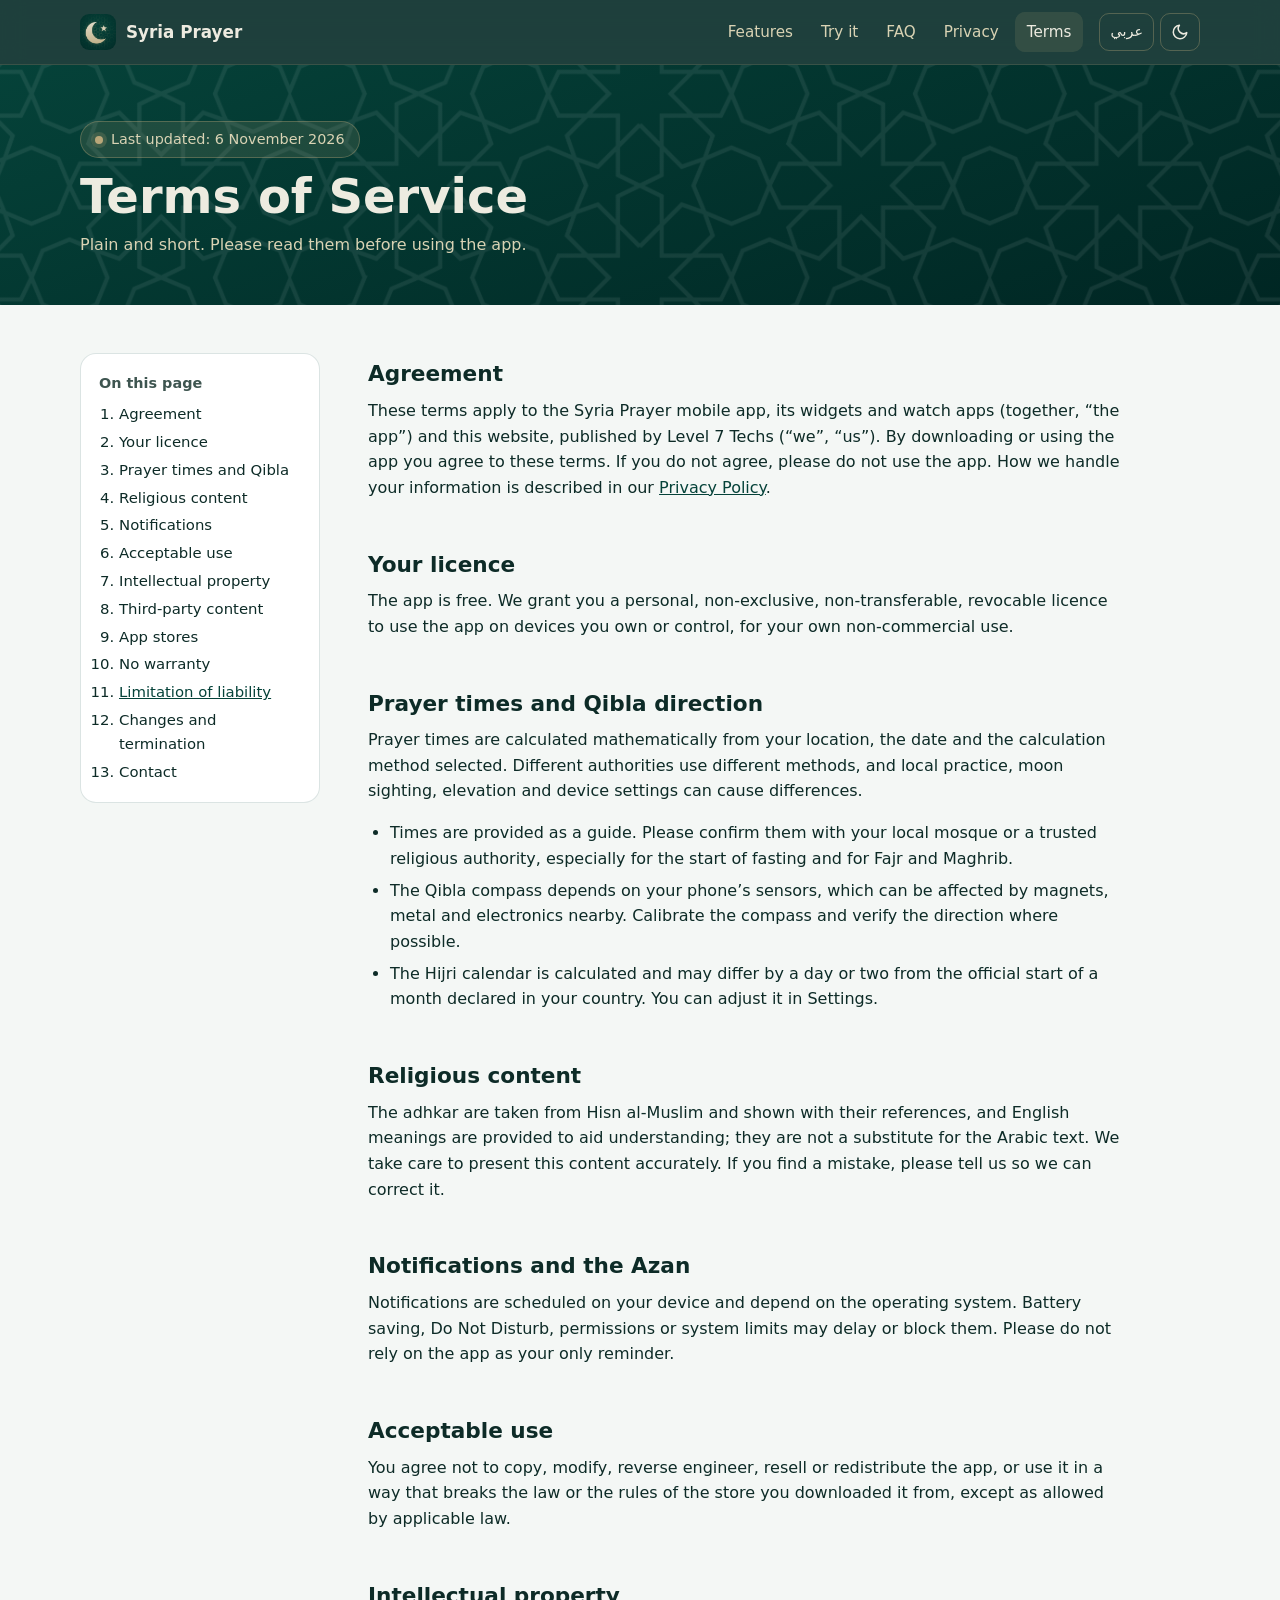
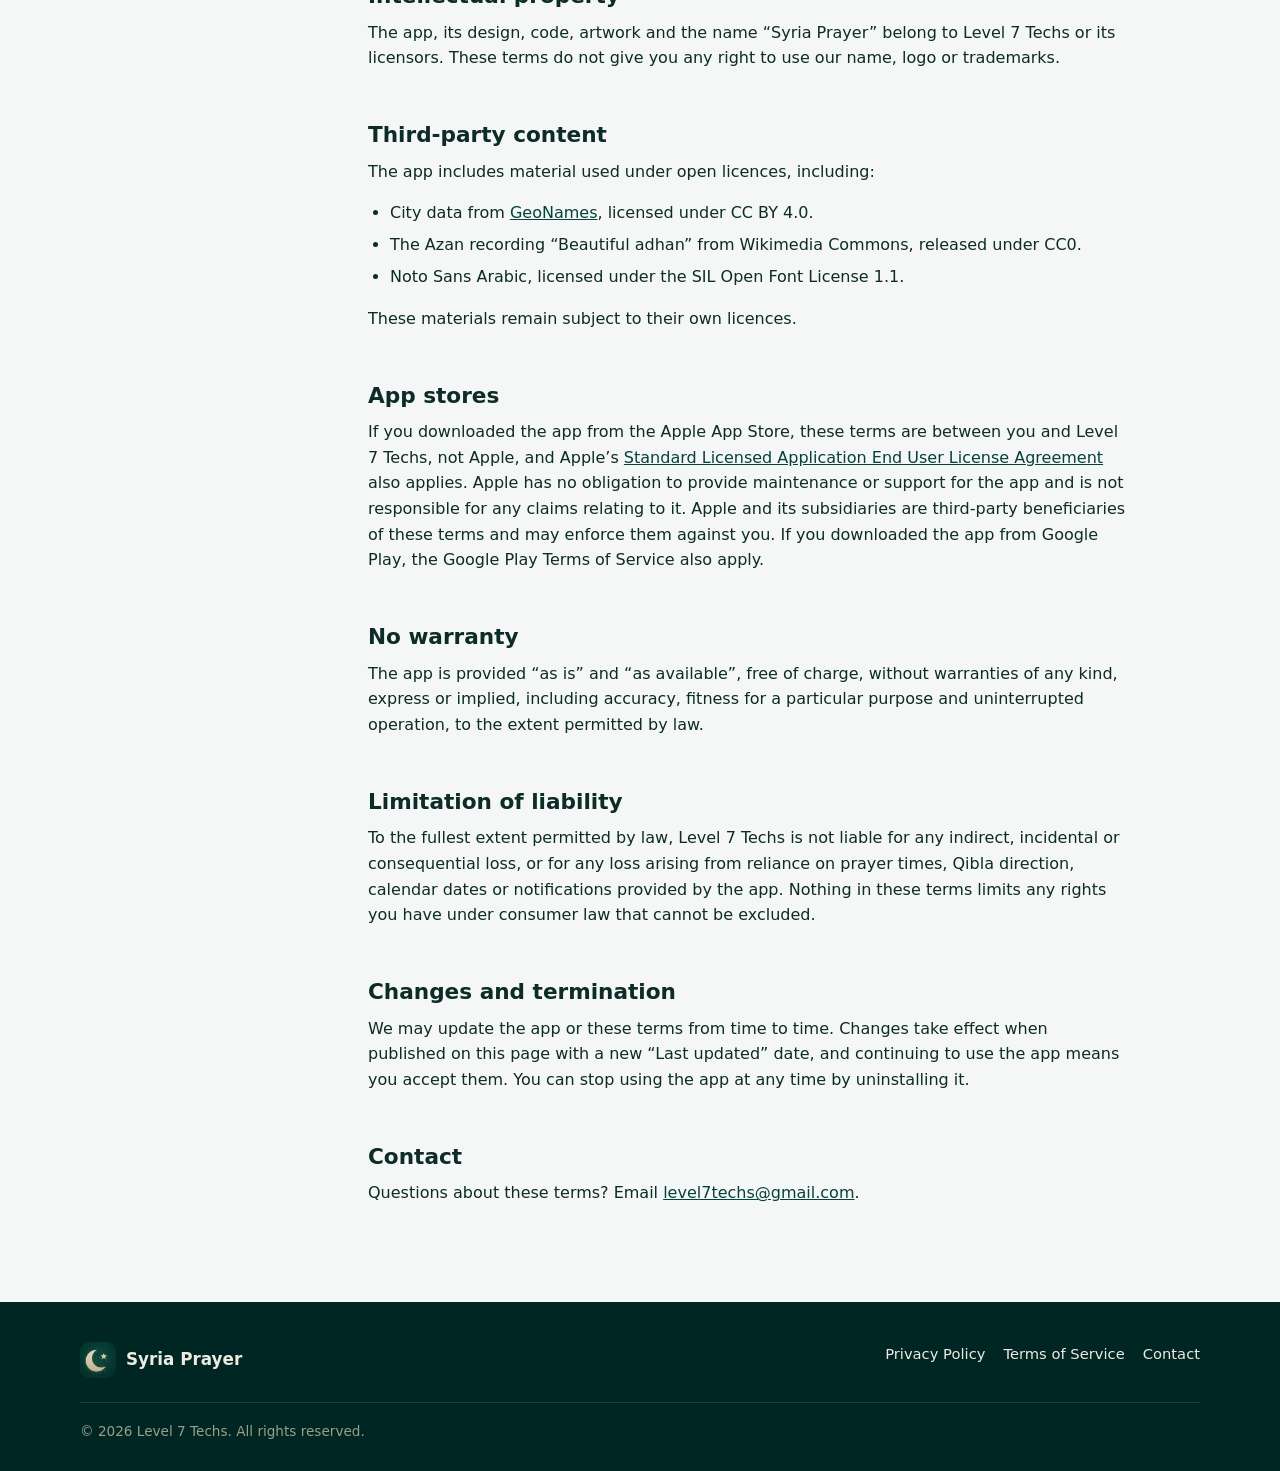
==== terms.html @ b0ceba80 "Add bilingual website with privacy policy and terms of service Landing page (Qibla finder, Tasbih de" ====
<!doctype html>
<html lang="en" dir="ltr" class="no-js">
<head>
  <meta charset="utf-8">
  <meta name="viewport" content="width=device-width, initial-scale=1">
  <title>Terms of Service · Syria Prayer</title>
  <meta name="title-en" content="Terms of Service · Syria Prayer">
  <meta name="title-ar" content="شروط الاستخدام · صلاة سوريا">
  <meta name="description" content="The terms for using the Syria Prayer app and website.">
  <meta name="theme-color" content="#002623">
  <link rel="icon" type="image/png" href="assets/favicon.png">
  <link rel="apple-touch-icon" href="assets/apple-touch-icon.png">
  <link rel="stylesheet" href="css/style.css">
  <script>
    (function(){try{var q=new URLSearchParams(location.search).get("lang"),s=localStorage.getItem("lang"),l=q==="ar"||q==="en"?q:s==="ar"||s==="en"?s:((navigator.language||"").toLowerCase().indexOf("ar")===0?"ar":"en");document.documentElement.lang=l;document.documentElement.dir=l==="ar"?"rtl":"ltr";var t=localStorage.getItem("theme");if(t==="light"||t==="dark")document.documentElement.dataset.theme=t;}catch(e){}})();
  </script>
</head>
<body>
<a class="skip" href="#main"><span data-l="en">Skip to content</span><span data-l="ar">انتقل إلى المحتوى</span></a>

<header class="site-header">
  <div class="wrap">
    <a class="brand" href="./">
      <img src="assets/icon.png" alt="" width="36" height="36">
      <span data-l="en">Syria Prayer</span><span data-l="ar">صلاة سوريا</span>
    </a>
    <nav class="nav" aria-label="Main">
      <a href="./#features"><span data-l="en">Features</span><span data-l="ar">المزايا</span></a>
      <a href="./#try"><span data-l="en">Try it</span><span data-l="ar">جرّبه</span></a>
      <a href="./#faq"><span data-l="en">FAQ</span><span data-l="ar">أسئلة</span></a>
      <a href="privacy.html"><span data-l="en">Privacy</span><span data-l="ar">الخصوصية</span></a>
      <a href="terms.html" aria-current="page"><span data-l="en">Terms</span><span data-l="ar">الشروط</span></a>
    </nav>
    <div class="tools">
      <button class="icon-btn" data-action="lang" type="button" aria-label="Switch language / تغيير اللغة">
        <span data-l="en" lang="ar">عربي</span><span data-l="ar" lang="en">EN</span>
      </button>
      <button class="icon-btn" data-action="theme" type="button" aria-label="Toggle dark mode">
        <svg viewBox="0 0 24 24" fill="none" stroke="currentColor" stroke-width="2" stroke-linecap="round" stroke-linejoin="round"><path d="M21 12.8A9 9 0 1 1 11.2 3a7 7 0 0 0 9.8 9.8z"/></svg>
      </button>
      <button class="icon-btn menu-btn" type="button" aria-label="Menu" aria-expanded="false">
        <svg viewBox="0 0 24 24" fill="none" stroke="currentColor" stroke-width="2" stroke-linecap="round"><path d="M4 7h16M4 12h16M4 17h16"/></svg>
      </button>
    </div>
  </div>
</header>

<main id="main">
  <div class="page-hero">
    <div class="wrap">
      <span class="chip"><span class="dot"></span><span data-l="en">Last updated: 6 November 2026</span><span data-l="ar">آخر تحديث: ٦ تشرين الثاني ٢٠٢٦</span></span>
      <h1><span data-l="en">Terms of Service</span><span data-l="ar">شروط الاستخدام</span></h1>
      <p><span data-l="en">Plain and short. Please read them before using the app.</span><span data-l="ar">واضحة ومختصرة. يُرجى قراءتها قبل استخدام التطبيق.</span></p>
    </div>
  </div>

  <!-- ===================== English ===================== -->
  <div class="wrap legal" data-l="en">
    <aside class="toc">
      <strong>On this page</strong>
      <ol>
        <li><a href="#en-agreement">Agreement</a></li>
        <li><a href="#en-licence">Your licence</a></li>
        <li><a href="#en-times">Prayer times and Qibla</a></li>
        <li><a href="#en-content">Religious content</a></li>
        <li><a href="#en-notifications">Notifications</a></li>
        <li><a href="#en-use">Acceptable use</a></li>
        <li><a href="#en-ip">Intellectual property</a></li>
        <li><a href="#en-third">Third-party content</a></li>
        <li><a href="#en-stores">App stores</a></li>
        <li><a href="#en-warranty">No warranty</a></li>
        <li><a href="#en-liability">Limitation of liability</a></li>
        <li><a href="#en-changes">Changes and termination</a></li>
        <li><a href="#en-contact">Contact</a></li>
      </ol>
    </aside>
    <article class="prose">
      <h2 id="en-agreement">Agreement</h2>
      <p>These terms apply to the Syria Prayer mobile app, its widgets and watch apps (together, “the app”) and this website, published by Level 7 Techs (“we”, “us”). By downloading or using the app you agree to these terms. If you do not agree, please do not use the app. How we handle your information is described in our <a href="privacy.html">Privacy Policy</a>.</p>

      <h2 id="en-licence">Your licence</h2>
      <p>The app is free. We grant you a personal, non-exclusive, non-transferable, revocable licence to use the app on devices you own or control, for your own non-commercial use.</p>

      <h2 id="en-times">Prayer times and Qibla direction</h2>
      <p>Prayer times are calculated mathematically from your location, the date and the calculation method selected. Different authorities use different methods, and local practice, moon sighting, elevation and device settings can cause differences.</p>
      <ul>
        <li>Times are provided as a guide. Please confirm them with your local mosque or a trusted religious authority, especially for the start of fasting and for Fajr and Maghrib.</li>
        <li>The Qibla compass depends on your phone’s sensors, which can be affected by magnets, metal and electronics nearby. Calibrate the compass and verify the direction where possible.</li>
        <li>The Hijri calendar is calculated and may differ by a day or two from the official start of a month declared in your country. You can adjust it in Settings.</li>
      </ul>

      <h2 id="en-content">Religious content</h2>
      <p>The adhkar are taken from Hisn al-Muslim and shown with their references, and English meanings are provided to aid understanding; they are not a substitute for the Arabic text. We take care to present this content accurately. If you find a mistake, please tell us so we can correct it.</p>

      <h2 id="en-notifications">Notifications and the Azan</h2>
      <p>Notifications are scheduled on your device and depend on the operating system. Battery saving, Do Not Disturb, permissions or system limits may delay or block them. Please do not rely on the app as your only reminder.</p>

      <h2 id="en-use">Acceptable use</h2>
      <p>You agree not to copy, modify, reverse engineer, resell or redistribute the app, or use it in a way that breaks the law or the rules of the store you downloaded it from, except as allowed by applicable law.</p>

      <h2 id="en-ip">Intellectual property</h2>
      <p>The app, its design, code, artwork and the name “Syria Prayer” belong to Level 7 Techs or its licensors. These terms do not give you any right to use our name, logo or trademarks.</p>

      <h2 id="en-third">Third-party content</h2>
      <p>The app includes material used under open licences, including:</p>
      <ul>
        <li>City data from <a href="https://www.geonames.org/" rel="noopener">GeoNames</a>, licensed under CC BY 4.0.</li>
        <li>The Azan recording “Beautiful adhan” from Wikimedia Commons, released under CC0.</li>
        <li>Noto Sans Arabic, licensed under the SIL Open Font License 1.1.</li>
      </ul>
      <p>These materials remain subject to their own licences.</p>

      <h2 id="en-stores">App stores</h2>
      <p>If you downloaded the app from the Apple App Store, these terms are between you and Level 7 Techs, not Apple, and Apple’s <a href="https://www.apple.com/legal/internet-services/itunes/dev/stdeula/" rel="noopener">Standard Licensed Application End User License Agreement</a> also applies. Apple has no obligation to provide maintenance or support for the app and is not responsible for any claims relating to it. Apple and its subsidiaries are third-party beneficiaries of these terms and may enforce them against you. If you downloaded the app from Google Play, the Google Play Terms of Service also apply.</p>

      <h2 id="en-warranty">No warranty</h2>
      <p>The app is provided “as is” and “as available”, free of charge, without warranties of any kind, express or implied, including accuracy, fitness for a particular purpose and uninterrupted operation, to the extent permitted by law.</p>

      <h2 id="en-liability">Limitation of liability</h2>
      <p>To the fullest extent permitted by law, Level 7 Techs is not liable for any indirect, incidental or consequential loss, or for any loss arising from reliance on prayer times, Qibla direction, calendar dates or notifications provided by the app. Nothing in these terms limits any rights you have under consumer law that cannot be excluded.</p>

      <h2 id="en-changes">Changes and termination</h2>
      <p>We may update the app or these terms from time to time. Changes take effect when published on this page with a new “Last updated” date, and continuing to use the app means you accept them. You can stop using the app at any time by uninstalling it.</p>

      <h2 id="en-contact">Contact</h2>
      <p>Questions about these terms? Email <a href="mailto:level7techs@gmail.com">level7techs@gmail.com</a>.</p>
    </article>
  </div>

  <!-- ===================== Arabic ===================== -->
  <div class="wrap legal" data-l="ar">
    <aside class="toc">
      <strong>في هذه الصفحة</strong>
      <ol>
        <li><a href="#ar-agreement">الموافقة</a></li>
        <li><a href="#ar-licence">ترخيص الاستخدام</a></li>
        <li><a href="#ar-times">المواقيت والقبلة</a></li>
        <li><a href="#ar-content">المحتوى الديني</a></li>
        <li><a href="#ar-notifications">التنبيهات</a></li>
        <li><a href="#ar-use">الاستخدام المقبول</a></li>
        <li><a href="#ar-ip">الملكية الفكرية</a></li>
        <li><a href="#ar-third">محتوى الأطراف الأخرى</a></li>
        <li><a href="#ar-stores">متاجر التطبيقات</a></li>
        <li><a href="#ar-warranty">إخلاء الضمان</a></li>
        <li><a href="#ar-liability">حدود المسؤولية</a></li>
        <li><a href="#ar-changes">التعديلات والإنهاء</a></li>
        <li><a href="#ar-contact">التواصل</a></li>
      </ol>
    </aside>
    <article class="prose">
      <h2 id="ar-agreement">الموافقة</h2>
      <p>تسري هذه الشروط على تطبيق «صلاة سوريا» للهاتف وأدواته وتطبيقات الساعة (ويُشار إليها معًا بـ«التطبيق») وعلى هذا الموقع، وتنشرها شركة Level 7 Techs («نحن»). بتنزيل التطبيق أو استخدامه فإنك توافق على هذه الشروط، وإن لم توافق عليها فيُرجى عدم استخدامه. أما طريقة تعاملنا مع معلوماتك فموضّحة في <a href="privacy.html">سياسة الخصوصية</a>.</p>

      <h2 id="ar-licence">ترخيص الاستخدام</h2>
      <p>التطبيق مجاني. نمنحك ترخيصًا شخصيًا غير حصري وغير قابل للتحويل وقابلًا للإلغاء لاستخدام التطبيق على الأجهزة التي تملكها أو تتحكم بها، لاستخدامك الشخصي غير التجاري.</p>

      <h2 id="ar-times">مواقيت الصلاة واتجاه القبلة</h2>
      <p>تُحسب مواقيت الصلاة حسابيًا بناءً على موقعك والتاريخ وطريقة الحساب المختارة. وتختلف الجهات في طرق الحساب، وقد تؤدي الأعراف المحلية ورؤية الهلال والارتفاع وإعدادات الجهاز إلى فروق.</p>
      <ul>
        <li>المواقيت للاسترشاد. يُرجى التأكد منها لدى مسجدك المحلي أو جهة دينية موثوقة، ولا سيما عند الإمساك ولصلاتي الفجر والمغرب.</li>
        <li>تعتمد بوصلة القبلة على مستشعرات هاتفك التي قد تتأثر بالمغناطيس والمعادن والأجهزة الإلكترونية القريبة. عايِر البوصلة وتحقق من الاتجاه متى أمكن.</li>
        <li>التقويم الهجري محسوب، وقد يختلف بيوم أو يومين عن بداية الشهر المعلنة رسميًا في بلدك، ويمكنك تعديله من الإعدادات.</li>
      </ul>

      <h2 id="ar-content">المحتوى الديني</h2>
      <p>الأذكار مأخوذة من حصن المسلم ومعروضة مع مصادرها، والمعاني الإنجليزية مقدّمة لتيسير الفهم ولا تغني عن النص العربي. نحرص على عرض هذا المحتوى بدقة، وإن وجدت خطأً فنرجو إبلاغنا لتصحيحه.</p>

      <h2 id="ar-notifications">التنبيهات والأذان</h2>
      <p>تُجدول التنبيهات على جهازك وتعتمد على نظام التشغيل، وقد يؤخرها أو يمنعها توفير البطارية أو وضع عدم الإزعاج أو الأذونات أو قيود النظام. يُرجى ألا تعتمد على التطبيق وحده للتذكير.</p>

      <h2 id="ar-use">الاستخدام المقبول</h2>
      <p>توافق على عدم نسخ التطبيق أو تعديله أو الهندسة العكسية له أو إعادة بيعه أو توزيعه، أو استخدامه بما يخالف القانون أو قواعد المتجر الذي نزّلته منه، إلا بالقدر الذي يسمح به القانون.</p>

      <h2 id="ar-ip">الملكية الفكرية</h2>
      <p>التطبيق وتصميمه وشيفرته ورسومه واسم «صلاة سوريا» مملوكة لشركة Level 7 Techs أو للجهات المرخِّصة لها. ولا تمنحك هذه الشروط أي حق في استخدام اسمنا أو شعارنا أو علاماتنا التجارية.</p>

      <h2 id="ar-third">محتوى الأطراف الأخرى</h2>
      <p>يتضمن التطبيق موادّ مستخدمة بموجب تراخيص مفتوحة، منها:</p>
      <ul>
        <li>بيانات المدن من <a href="https://www.geonames.org/" rel="noopener">GeoNames</a> بموجب رخصة CC BY 4.0.</li>
        <li>تسجيل الأذان «Beautiful adhan» من ويكيميديا كومنز، المنشور بموجب CC0.</li>
        <li>خط Noto Sans Arabic بموجب رخصة SIL Open Font License 1.1.</li>
      </ul>
      <p>وتبقى هذه المواد خاضعة لتراخيصها الخاصة.</p>

      <h2 id="ar-stores">متاجر التطبيقات</h2>
      <p>إذا نزّلت التطبيق من متجر آبل، فإن هذه الشروط بينك وبين Level 7 Techs وليست مع آبل، وتسري كذلك <a href="https://www.apple.com/legal/internet-services/itunes/dev/stdeula/" rel="noopener">اتفاقية ترخيص المستخدم النهائي القياسية</a> من آبل. وآبل غير ملزمة بتقديم أي صيانة أو دعم للتطبيق، وليست مسؤولة عن أي مطالبات تتعلق به. وتُعد آبل وشركاتها التابعة مستفيدين من هذه الشروط ويحق لها تطبيقها. وإذا نزّلته من Google Play، فتسري أيضًا شروط خدمة Google Play.</p>

      <h2 id="ar-warranty">إخلاء الضمان</h2>
      <p>يُقدَّم التطبيق مجانًا «كما هو» و«حسب توفره»، دون أي ضمانات صريحة أو ضمنية، بما في ذلك الدقة أو الملاءمة لغرض معيّن أو العمل دون انقطاع، وذلك في الحدود التي يسمح بها القانون.</p>

      <h2 id="ar-liability">حدود المسؤولية</h2>
      <p>إلى أقصى حد يسمح به القانون، لا تتحمل Level 7 Techs المسؤولية عن أي خسارة غير مباشرة أو عرضية أو تبعية، أو عن أي خسارة ناتجة عن الاعتماد على مواقيت الصلاة أو اتجاه القبلة أو تواريخ التقويم أو التنبيهات التي يقدمها التطبيق. ولا يحدّ أي شيء في هذه الشروط من حقوقك التي يكفلها قانون حماية المستهلك ولا يجوز استثناؤها.</p>

      <h2 id="ar-changes">التعديلات والإنهاء</h2>
      <p>قد نحدّث التطبيق أو هذه الشروط من وقت لآخر. وتسري التعديلات عند نشرها في هذه الصفحة مع تاريخ «آخر تحديث» جديد، واستمرارك في استخدام التطبيق يعني قبولك لها. ويمكنك التوقف عن استخدام التطبيق في أي وقت بحذفه.</p>

      <h2 id="ar-contact">التواصل</h2>
      <p>لأي سؤال عن هذه الشروط راسلنا على <a href="mailto:level7techs@gmail.com">level7techs@gmail.com</a>.</p>
    </article>
  </div>
</main>

<footer class="site-footer">
  <div class="wrap">
    <a class="brand" href="./"><img src="assets/icon.png" alt="" width="36" height="36"><span data-l="en">Syria Prayer</span><span data-l="ar">صلاة سوريا</span></a>
    <div class="foot-links">
      <a href="privacy.html"><span data-l="en">Privacy Policy</span><span data-l="ar">سياسة الخصوصية</span></a>
      <a href="terms.html"><span data-l="en">Terms of Service</span><span data-l="ar">شروط الاستخدام</span></a>
      <a href="mailto:level7techs@gmail.com"><span data-l="en">Contact</span><span data-l="ar">تواصل معنا</span></a>
    </div>
    <div class="copy">© <span data-year></span> Level 7 Techs. <span data-l="en">All rights reserved.</span><span data-l="ar">جميع الحقوق محفوظة.</span></div>
  </div>
</footer>
<script src="js/main.js" defer></script>
</body>
</html>
---- css/style.css ----
/* Syria Prayer website. Colours follow the app's theme (lib/app/theme.dart). */

@font-face {
  font-family: "Noto Sans Arabic";
  src: url("../assets/fonts/NotoSansArabic-Regular.woff") format("woff");
  font-weight: 400;
  font-display: swap;
}
@font-face {
  font-family: "Noto Sans Arabic";
  src: url("../assets/fonts/NotoSansArabic-Bold.woff") format("woff");
  font-weight: 700;
  font-display: swap;
}

:root {
  --forest-deep: #002623;
  --forest: #054239;
  --sage: #428177;
  --wheat-dark: #988561;
  --wheat: #b9a779;
  --wheat-light: #edebe0;
  --sand: #d9d3b4;

  --bg: #f4f7f5;
  --bg-alt: #e9efec;
  --surface: #ffffff;
  --text: #0d2b27;
  --muted: #3e5550;
  --accent: #054239;
  --accent-2: #7a6a49;
  --line: rgba(5, 66, 57, 0.14);
  --hero-bg: linear-gradient(160deg, #054239 0%, #002623 100%);
  --hero-text: #edebe0;
  --card-shadow: 0 1px 2px rgba(0, 38, 35, 0.06), 0 8px 24px rgba(0, 38, 35, 0.08);
  --radius: 20px;
  --font: system-ui, -apple-system, "Segoe UI", Roboto, "Noto Sans Arabic", "Helvetica Neue", Arial, sans-serif;
  color-scheme: light;
}

@media (prefers-color-scheme: dark) {
  :root:not([data-theme="light"]) {
    --bg: #001c1a;
    --bg-alt: #00241f;
    --surface: #062f2a;
    --text: #edebe0;
    --muted: #b6bfb4;
    --accent: #b9a779;
    --accent-2: #d9d3b4;
    --line: rgba(185, 167, 121, 0.18);
    --card-shadow: 0 1px 2px rgba(0, 0, 0, 0.3), 0 8px 24px rgba(0, 0, 0, 0.25);
    color-scheme: dark;
  }
}
:root[data-theme="dark"] {
  --bg: #001c1a;
  --bg-alt: #00241f;
  --surface: #062f2a;
  --text: #edebe0;
  --muted: #b6bfb4;
  --accent: #b9a779;
  --accent-2: #d9d3b4;
  --line: rgba(185, 167, 121, 0.18);
  --card-shadow: 0 1px 2px rgba(0, 0, 0, 0.3), 0 8px 24px rgba(0, 0, 0, 0.25);
  color-scheme: dark;
}

/* ---------- Language switching ---------- */
html[lang="ar"] [data-l="en"],
html[lang="en"] [data-l="ar"] { display: none !important; }
html[lang="ar"] body { font-family: "Noto Sans Arabic", var(--font); }

/* ---------- Base ---------- */
*, *::before, *::after { box-sizing: border-box; }
html { scroll-behavior: smooth; -webkit-text-size-adjust: 100%; }
@media (prefers-reduced-motion: reduce) {
  html { scroll-behavior: auto; }
  *, *::before, *::after { animation: none !important; transition: none !important; }
}
body {
  margin: 0;
  font-family: var(--font);
  background: var(--bg);
  color: var(--text);
  line-height: 1.6;
  overflow-x: hidden;
}
img { max-width: 100%; display: block; }
a { color: var(--accent); }
h1, h2, h3 { line-height: 1.2; margin: 0 0 .5em; }
h2 { font-size: clamp(1.6rem, 3.5vw, 2.3rem); }
p { margin: 0 0 1em; }
.wrap { width: min(1120px, 100% - 32px); margin-inline: auto; }
.skip { position: absolute; inset-inline-start: -999px; top: 8px; background: var(--surface); padding: 8px 12px; border-radius: 8px; z-index: 100; }
.skip:focus { inset-inline-start: 8px; }
:focus-visible { outline: 2px solid var(--wheat); outline-offset: 3px; border-radius: 6px; }

/* ---------- Header ---------- */
.site-header {
  position: sticky; top: 0; z-index: 50;
  background: color-mix(in srgb, var(--forest-deep) 88%, transparent);
  backdrop-filter: saturate(140%) blur(12px);
  -webkit-backdrop-filter: saturate(140%) blur(12px);
  border-bottom: 1px solid rgba(185, 167, 121, 0.18);
  color: var(--wheat-light);
}
.site-header .wrap { display: flex; align-items: center; gap: 16px; min-height: 64px; }
.brand { display: flex; align-items: center; gap: 10px; color: inherit; text-decoration: none; font-weight: 700; font-size: 1.05rem; }
.brand img { width: 36px; height: 36px; border-radius: 9px; }
.nav { display: flex; gap: 4px; margin-inline-start: auto; align-items: center; }
.nav a { color: var(--sand); text-decoration: none; padding: 8px 12px; border-radius: 10px; font-size: .95rem; }
.nav a:hover, .nav a[aria-current="page"] { background: rgba(185, 167, 121, 0.14); color: var(--wheat-light); }
.tools { display: flex; gap: 6px; }
.icon-btn {
  appearance: none; border: 1px solid rgba(185, 167, 121, 0.35); background: transparent; color: var(--wheat-light);
  height: 38px; min-width: 38px; padding: 0 10px; border-radius: 10px; cursor: pointer; font: inherit; font-size: .9rem;
  display: inline-flex; align-items: center; justify-content: center; gap: 6px;
}
.icon-btn:hover { background: rgba(185, 167, 121, 0.14); }
.icon-btn svg { width: 18px; height: 18px; }
.menu-btn { display: none; }
@media (max-width: 760px) {
  .menu-btn { display: inline-flex; }
  .nav {
    position: absolute; top: 64px; inset-inline: 0; flex-direction: column; align-items: stretch;
    background: var(--forest-deep); padding: 8px 16px 16px; border-bottom: 1px solid rgba(185,167,121,.18);
    display: none;
  }
  .nav.open { display: flex; }
  .tools { margin-inline-start: auto; }
}

/* ---------- Hero ---------- */
.hero {
  position: relative; color: var(--hero-text); background: var(--hero-bg); overflow: hidden;
  padding: clamp(40px, 6vw, 72px) 0 clamp(48px, 7vw, 88px);
}
.hero::before {
  content: ""; position: absolute; inset: 0;
  background: url("../assets/pattern.png") center / 760px auto repeat;
  opacity: .05; pointer-events: none;
}
.hero::after {
  content: ""; position: absolute; width: 640px; height: 640px; border-radius: 50%;
  inset-inline-end: -160px; top: -120px;
  background: radial-gradient(circle, rgba(185,167,121,.28), transparent 65%);
  pointer-events: none;
}
.hero .wrap { position: relative; z-index: 1; display: grid; grid-template-columns: 1.1fr .9fr; gap: 48px; align-items: center; }
@media (max-width: 860px) { .hero .wrap { grid-template-columns: 1fr; } }
.chip {
  display: inline-flex; align-items: center; gap: 8px; padding: 6px 14px; border-radius: 999px;
  background: rgba(185, 167, 121, 0.15); border: 1px solid rgba(185, 167, 121, 0.35); color: var(--sand); font-size: .9rem;
}
.chip .dot { width: 8px; height: 8px; border-radius: 50%; background: var(--wheat); box-shadow: 0 0 0 4px rgba(185,167,121,.2); }
.hero h1 { font-size: clamp(2.3rem, 6vw, 4rem); margin: 20px 0 16px; letter-spacing: -0.01em; }
.hero h1 .gold { color: var(--wheat); }
.hero .lead { font-size: clamp(1.05rem, 2vw, 1.25rem); color: rgba(237, 235, 224, .85); max-width: 36em; }
.cta { display: flex; flex-wrap: wrap; gap: 12px; margin-top: 28px; }
.store-btn {
  display: inline-flex; align-items: center; gap: 12px; padding: 10px 18px; border-radius: 14px;
  background: var(--wheat-light); color: var(--forest-deep); text-decoration: none; min-width: 180px;
  transition: transform .15s ease, box-shadow .15s ease;
}
.store-btn:hover { transform: translateY(-2px); box-shadow: 0 10px 24px rgba(0,0,0,.25); }
.store-btn svg { width: 26px; height: 26px; flex: none; }
.store-btn small { display: block; font-size: .72rem; opacity: .75; line-height: 1.1; }
.store-btn strong { display: block; font-size: 1.05rem; line-height: 1.2; }
.store-btn.soon { background: transparent; color: var(--sand); border: 1px dashed rgba(185,167,121,.5); pointer-events: none; }
.hero-meta { display: flex; flex-wrap: wrap; gap: 18px; margin-top: 28px; color: var(--sand); font-size: .92rem; }
.hero-meta span { display: inline-flex; align-items: center; gap: 6px; }
.hero-meta svg { width: 16px; height: 16px; color: var(--wheat); }

.hero-visual { position: relative; display: flex; justify-content: center; }
.hero-visual img {
  width: auto; height: min(580px, 70vh, 160vw); border-radius: 26px; box-shadow: 0 30px 70px rgba(0,0,0,.45), 0 0 0 1px rgba(185,167,121,.3);
  transform: rotate(-3deg); transition: transform .4s ease;
  animation: float 7s ease-in-out infinite;
}
html[dir="rtl"] .hero-visual img { transform: rotate(3deg); }
@keyframes float { 50% { translate: 0 -10px; } }

/* ---------- Sections ---------- */
section { padding: clamp(56px, 8vw, 96px) 0; }
.section-head { text-align: center; max-width: 640px; margin: 0 auto 40px; }
.eyebrow { color: var(--accent-2); font-weight: 700; letter-spacing: .08em; text-transform: uppercase; font-size: .8rem; margin-bottom: 8px; }
html[lang="ar"] .eyebrow { letter-spacing: 0; font-size: .9rem; }
.section-head p { color: var(--muted); }
.alt { background: var(--bg-alt); }

/* Feature grid */
.features { display: grid; grid-template-columns: repeat(auto-fit, minmax(240px, 1fr)); gap: 18px; }
.feature {
  background: var(--surface); border: 1px solid var(--line); border-radius: var(--radius); padding: 24px;
  box-shadow: var(--card-shadow); transition: transform .2s ease, border-color .2s ease;
}
.feature:hover { transform: translateY(-3px); border-color: var(--wheat); }
.feature .ico {
  width: 46px; height: 46px; border-radius: 13px; display: grid; place-items: center; margin-bottom: 14px;
  background: linear-gradient(145deg, var(--forest), var(--forest-deep)); color: var(--wheat);
}
.feature .ico svg { width: 24px; height: 24px; }
.feature h3 { font-size: 1.1rem; }
.feature p { color: var(--muted); margin: 0; font-size: .96rem; }

/* Gallery */
.gallery-tabs { display: flex; flex-wrap: wrap; justify-content: center; gap: 8px; margin-bottom: 28px; }
.gallery-tabs button {
  appearance: none; font: inherit; font-size: .92rem; cursor: pointer; padding: 8px 16px; border-radius: 999px;
  border: 1px solid var(--line); background: var(--surface); color: var(--text);
}
.gallery-tabs button[aria-selected="true"] { background: var(--forest); color: var(--wheat-light); border-color: var(--forest); }
.gallery { position: relative; }
.track {
  display: flex; gap: 20px; overflow-x: auto; scroll-snap-type: x mandatory; padding: 8px 4px 24px;
  scrollbar-width: none;
}
.track::-webkit-scrollbar { display: none; }
.track figure { margin: 0; flex: 0 0 auto; width: min(270px, 70vw); scroll-snap-align: center; }
.track img { border-radius: 22px; box-shadow: var(--card-shadow); border: 1px solid var(--line); aspect-ratio: 600 / 1304; width: 100%; height: auto; background: var(--forest-deep); }
.gal-nav { display: flex; justify-content: center; gap: 10px; }
html[dir="rtl"] .gal-nav svg { transform: scaleX(-1); }
.gal-nav .icon-btn { color: var(--text); border-color: var(--line); }

/* Interactive cards */
.try { display: grid; grid-template-columns: 1fr 1fr; gap: 22px; }
@media (max-width: 860px) { .try { grid-template-columns: 1fr; } }
.panel {
  background: var(--surface); border: 1px solid var(--line); border-radius: var(--radius); padding: 28px;
  box-shadow: var(--card-shadow); display: flex; flex-direction: column; align-items: center; text-align: center;
}
.panel h3 { margin-bottom: 4px; }
.panel .sub { color: var(--muted); font-size: .94rem; margin-bottom: 20px; }

/* Qibla */
.compass { position: relative; width: 220px; height: 220px; margin: 6px 0 18px; }
.compass .dial {
  position: absolute; inset: 0; border-radius: 50%;
  background: radial-gradient(circle at 50% 50%, var(--forest) 0 58%, var(--forest-deep) 59% 100%);
  border: 2px solid var(--wheat-dark); box-shadow: inset 0 0 0 8px rgba(185,167,121,.08), var(--card-shadow);
}
.compass .ticks { position: absolute; inset: 0; }
.compass .cardinal { position: absolute; color: var(--sand); font-size: .8rem; font-weight: 700; }
.compass .n { top: 10px; left: 50%; translate: -50% 0; color: var(--wheat); }
.compass .s { bottom: 10px; left: 50%; translate: -50% 0; }
.compass .e { right: 12px; top: 50%; translate: 0 -50%; }
.compass .w { left: 12px; top: 50%; translate: 0 -50%; }
.needle { position: absolute; inset: 0; transition: transform 1s cubic-bezier(.2,.8,.2,1); }
.needle::before {
  content: ""; position: absolute; left: 50%; top: 26px; width: 0; height: 0; translate: -50% 0;
  border-left: 9px solid transparent; border-right: 9px solid transparent; border-bottom: 84px solid var(--wheat);
  filter: drop-shadow(0 0 6px rgba(185,167,121,.6));
}
.needle::after {
  content: ""; position: absolute; left: 50%; top: 22px; width: 26px; height: 26px; translate: -50% -60%;
  border-radius: 6px; background: #111; border: 2px solid var(--wheat);
}
.compass .hub { position: absolute; left: 50%; top: 50%; width: 16px; height: 16px; translate: -50% -50%; border-radius: 50%; background: var(--wheat-light); border: 3px solid var(--wheat-dark); }
.qibla-out { font-size: 2rem; font-weight: 700; color: var(--accent); line-height: 1.1; }
.qibla-out small { display: block; font-size: .9rem; font-weight: 400; color: var(--muted); margin-top: 6px; }
.row { display: flex; flex-wrap: wrap; gap: 10px; justify-content: center; margin-top: 18px; width: 100%; }
select, .btn {
  font: inherit; font-size: .95rem; padding: 10px 14px; border-radius: 12px; border: 1px solid var(--line);
  background: var(--bg); color: var(--text);
}
select { min-width: 200px; max-width: 100%; }
.btn { cursor: pointer; background: var(--forest); color: var(--wheat-light); border-color: var(--forest); display: inline-flex; align-items: center; gap: 8px; }
.btn:hover { filter: brightness(1.12); }
.btn svg { width: 18px; height: 18px; }
.btn.ghost { background: transparent; color: var(--text); border-color: var(--line); }
.note { font-size: .82rem; color: var(--muted); margin-top: 12px; min-height: 1.3em; }

/* Tasbih */
.tasbih { position: relative; width: 220px; height: 220px; margin: 6px 0 18px; cursor: pointer; border: 0; background: none; padding: 0; color: inherit; font: inherit; -webkit-tap-highlight-color: transparent; }
.tasbih svg { width: 100%; height: 100%; transform: rotate(-90deg); }
.tasbih .track-ring { stroke: var(--line); }
.tasbih .prog { stroke: var(--wheat); transition: stroke-dashoffset .25s ease; stroke-linecap: round; }
.tasbih .inner {
  position: absolute; inset: 18px; border-radius: 50%; display: grid; place-content: center; gap: 2px;
  background: linear-gradient(150deg, var(--forest), var(--forest-deep)); color: var(--wheat-light);
  transition: transform .1s ease;
}
.tasbih:active .inner { transform: scale(.96); }
.tasbih .count { font-size: 3rem; font-weight: 700; line-height: 1; font-variant-numeric: tabular-nums; }
.tasbih .of { font-size: .85rem; color: var(--sand); }
.dhikr { font-size: 1.5rem; font-weight: 700; color: var(--accent); font-family: "Noto Sans Arabic", var(--font); }
.dhikr-tr { color: var(--muted); font-size: .92rem; min-height: 1.5em; }
.pulse { animation: pulse .5s ease; }
@keyframes pulse { 40% { box-shadow: 0 0 0 14px rgba(185,167,121,.25); } }

/* Hijri strip */
.today {
  display: grid; grid-template-columns: repeat(auto-fit, minmax(200px, 1fr)); gap: 1px; margin-top: 22px;
  background: var(--line); border-radius: var(--radius); overflow: hidden; border: 1px solid var(--line);
}
.today div { background: var(--surface); padding: 18px 20px; }
.today small { color: var(--muted); display: block; font-size: .82rem; }
.today strong { font-size: 1.15rem; }

/* FAQ */
.faq { max-width: 780px; margin: 0 auto; display: grid; gap: 12px; }
.faq details { background: var(--surface); border: 1px solid var(--line); border-radius: 16px; padding: 0 20px; }
.faq summary { cursor: pointer; padding: 18px 0; font-weight: 700; list-style: none; display: flex; justify-content: space-between; gap: 12px; align-items: center; }
.faq summary::-webkit-details-marker { display: none; }
.faq summary::after { content: "+"; font-size: 1.4rem; color: var(--accent); transition: transform .2s ease; line-height: 1; }
.faq details[open] summary::after { transform: rotate(45deg); }
.faq details p { color: var(--muted); padding-bottom: 6px; }

/* Download band */
.band { background: var(--hero-bg); color: var(--hero-text); position: relative; overflow: hidden; text-align: center; }
.band::before { content: ""; position: absolute; inset: 0; background: url("../assets/pattern.png") center / 700px auto repeat; opacity: .08; }
.band .wrap { position: relative; }
.band .cta { justify-content: center; }
.band p { color: rgba(237,235,224,.82); }

/* ---------- Legal pages ---------- */
.page-hero { background: var(--hero-bg); color: var(--hero-text); padding: 56px 0 48px; position: relative; overflow: hidden; }
.page-hero::before { content: ""; position: absolute; inset: 0; background: url("../assets/pattern.png") center / 700px auto repeat; opacity: .08; }
.page-hero .wrap { position: relative; }
.page-hero h1 { font-size: clamp(2rem, 5vw, 3rem); margin: 10px 0 6px; }
.page-hero p { color: var(--sand); margin: 0; }
.legal { display: grid; grid-template-columns: 240px 1fr; gap: 48px; padding: 48px 0 80px; align-items: start; }
@media (max-width: 860px) { .legal { grid-template-columns: 1fr; gap: 24px; } }
.toc { position: sticky; top: 88px; background: var(--surface); border: 1px solid var(--line); border-radius: 16px; padding: 18px; }
@media (max-width: 860px) { .toc { position: static; } }
.toc strong { display: block; margin-bottom: 8px; font-size: .9rem; color: var(--muted); }
.toc ol { margin: 0; padding-inline-start: 20px; display: grid; gap: 4px; font-size: .93rem; }
.toc a { color: var(--text); text-decoration: none; }
.toc a:hover, .toc a.active { color: var(--accent); text-decoration: underline; }
.prose { max-width: 760px; }
.prose h2 { font-size: 1.35rem; margin-top: 2em; padding-top: 8px; scroll-margin-top: 84px; }
.prose h2:first-child { margin-top: 0; }
.prose p, .prose li { color: var(--text); }
.prose ul { padding-inline-start: 22px; }
.prose li { margin-bottom: .4em; }
.summary-box {
  background: var(--surface); border: 1px solid var(--line); border-inline-start: 4px solid var(--wheat);
  border-radius: 14px; padding: 18px 22px; margin-bottom: 8px; box-shadow: var(--card-shadow);
}
.summary-box ul { margin: 8px 0 0; }
.pills { display: flex; flex-wrap: wrap; gap: 8px; margin-top: 18px; }
.pill { font-size: .85rem; padding: 6px 12px; border-radius: 999px; background: rgba(185,167,121,.15); border: 1px solid rgba(185,167,121,.35); color: var(--sand); }

/* ---------- Footer ---------- */
.site-footer { background: var(--forest-deep); color: var(--sand); padding: 40px 0 28px; font-size: .92rem; }
.site-footer .wrap { display: flex; flex-wrap: wrap; gap: 24px; justify-content: space-between; align-items: flex-start; }
.site-footer a { color: var(--wheat-light); text-decoration: none; }
.site-footer a:hover { text-decoration: underline; }
.foot-links { display: flex; flex-wrap: wrap; gap: 18px; }
.copy { width: 100%; border-top: 1px solid rgba(185,167,121,.18); padding-top: 18px; color: rgba(217,211,180,.7); font-size: .85rem; }

/* Reveal on scroll */
.reveal { opacity: 0; translate: 0 18px; transition: opacity .6s ease, translate .6s ease; }
.reveal.in { opacity: 1; translate: 0 0; }
.no-js .reveal { opacity: 1; translate: 0 0; }
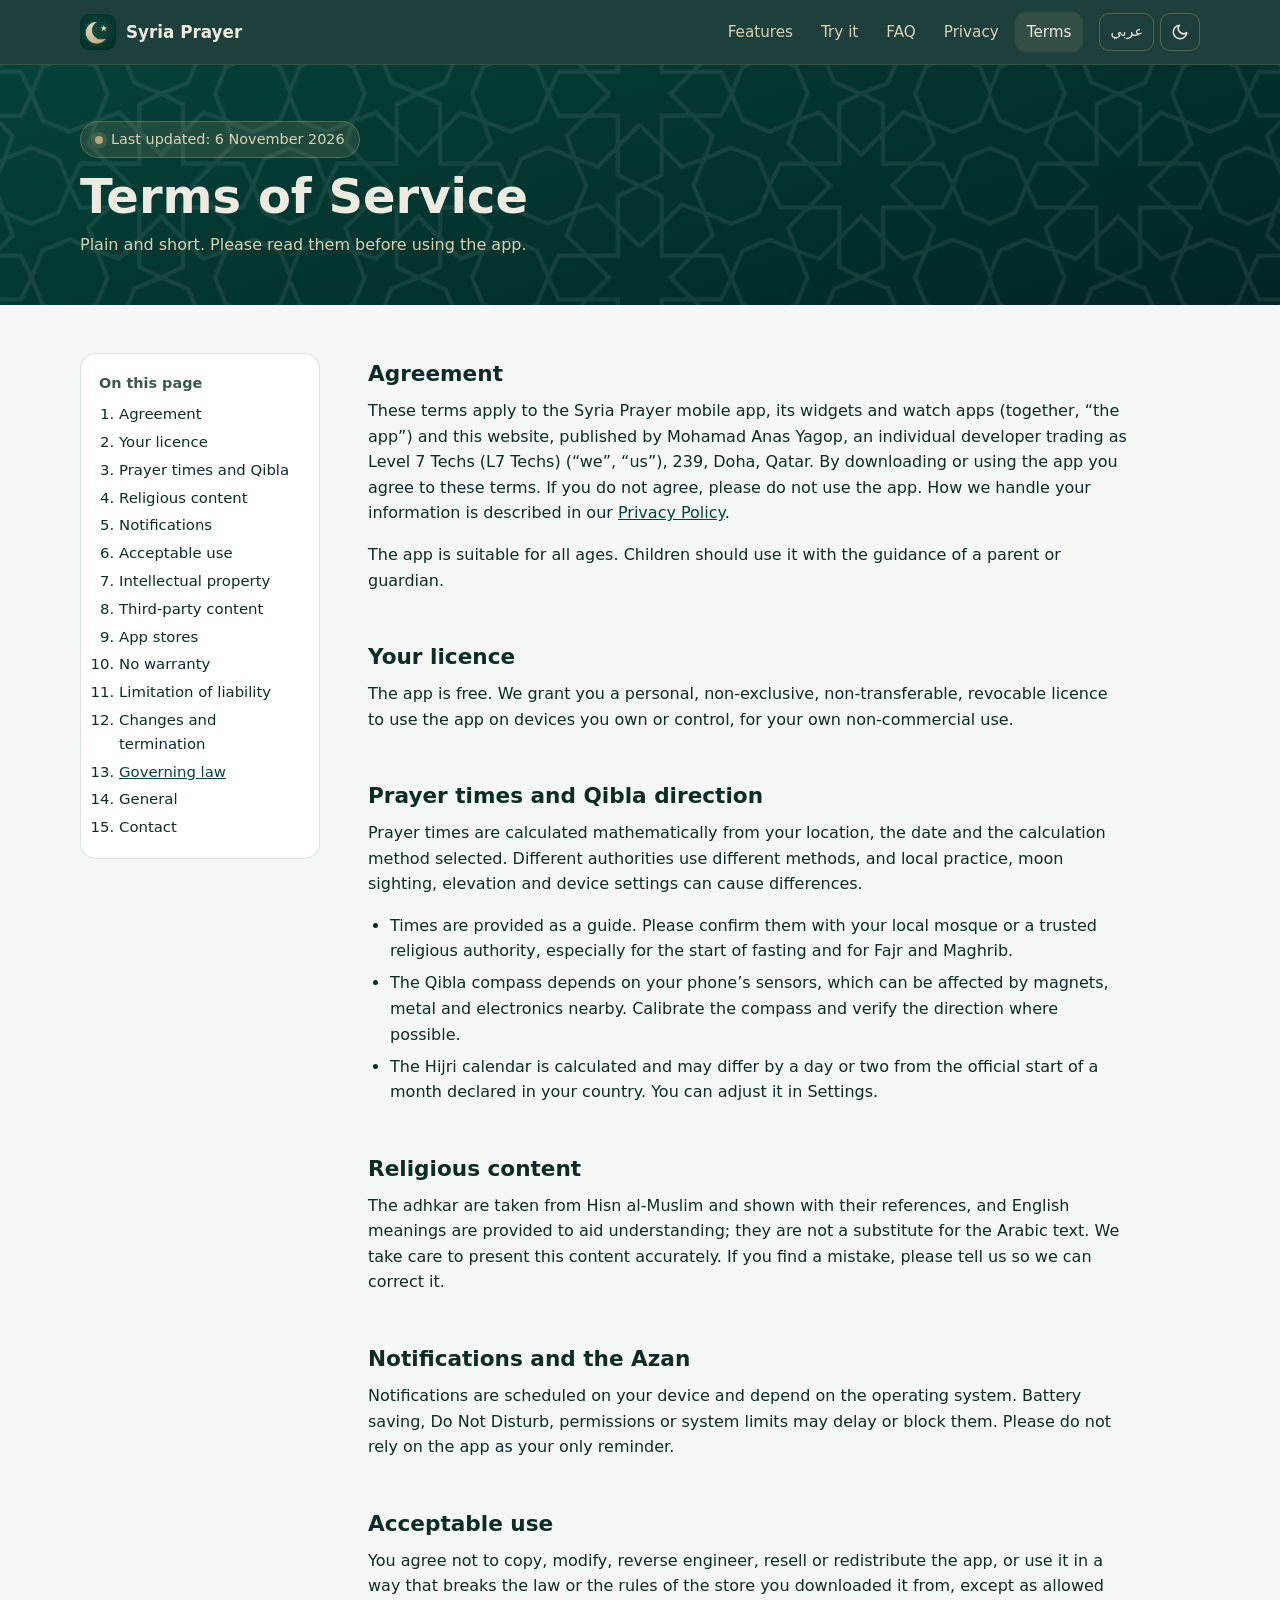
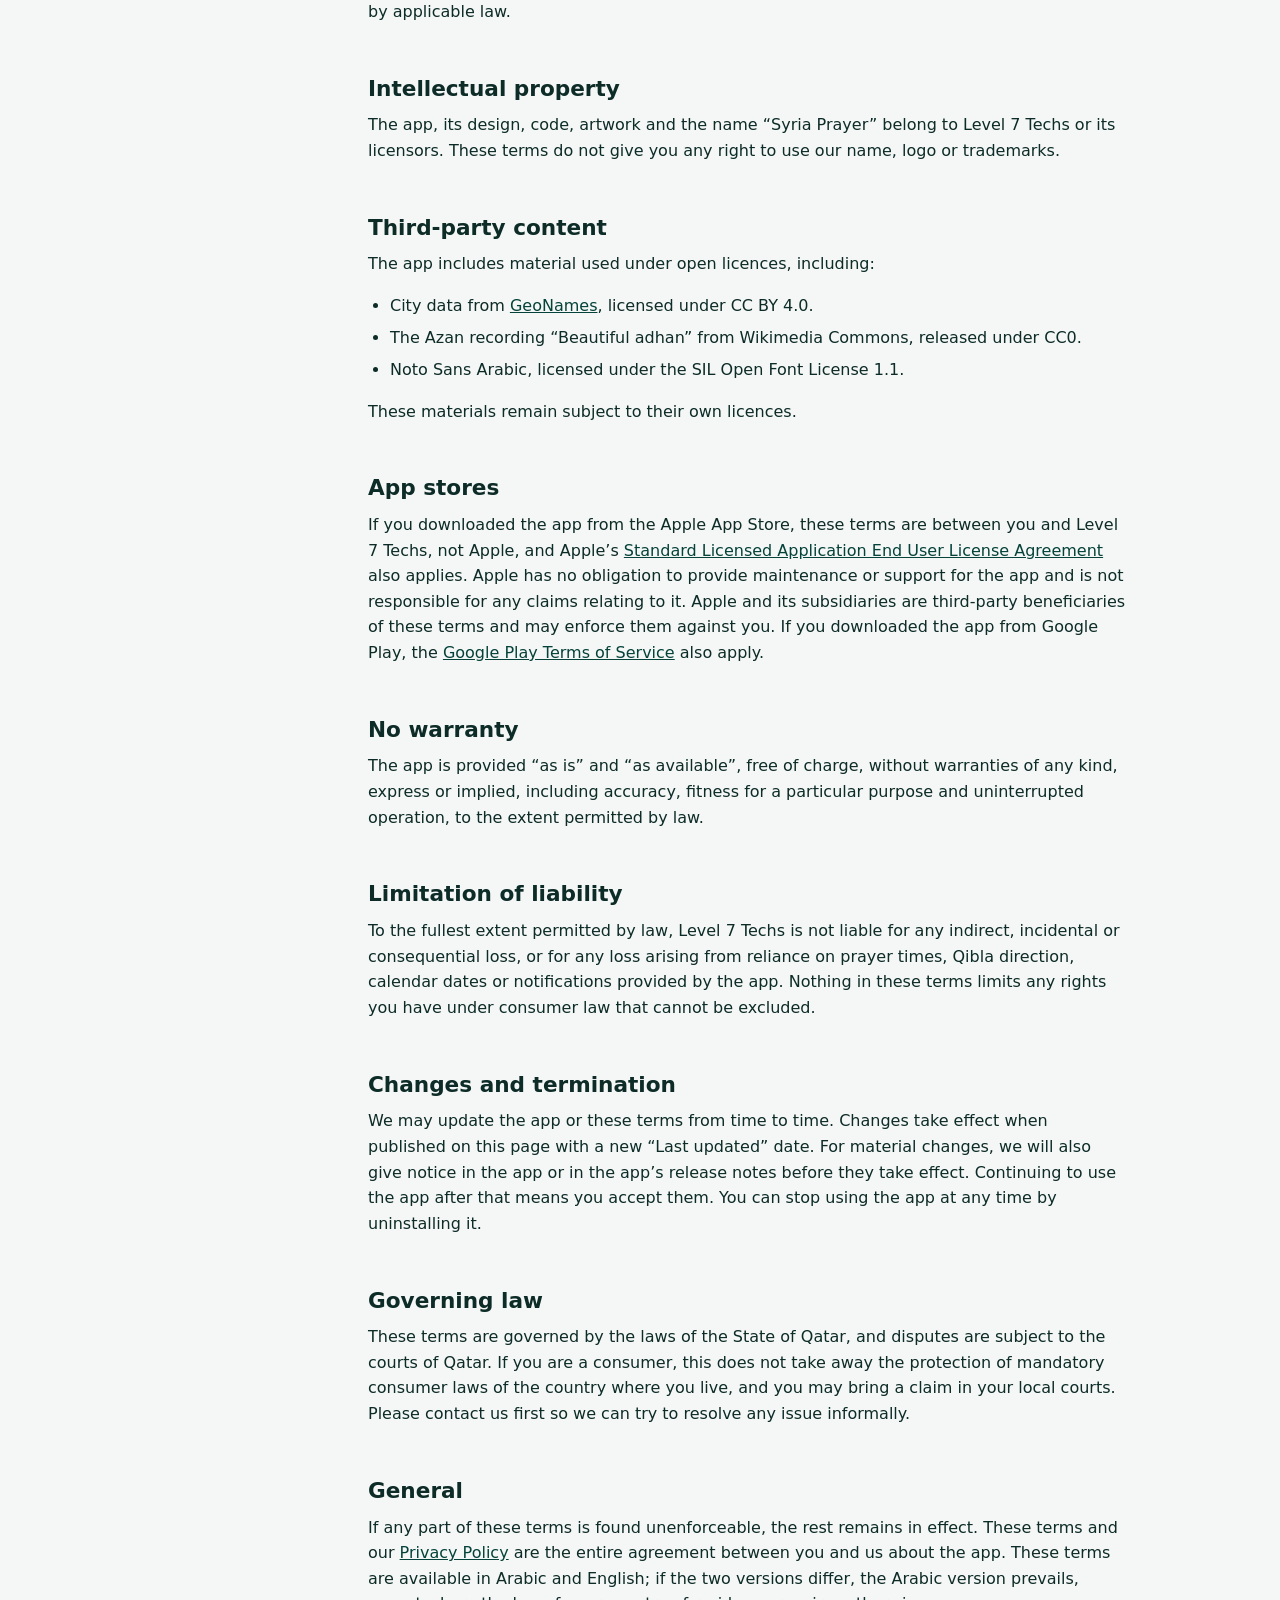
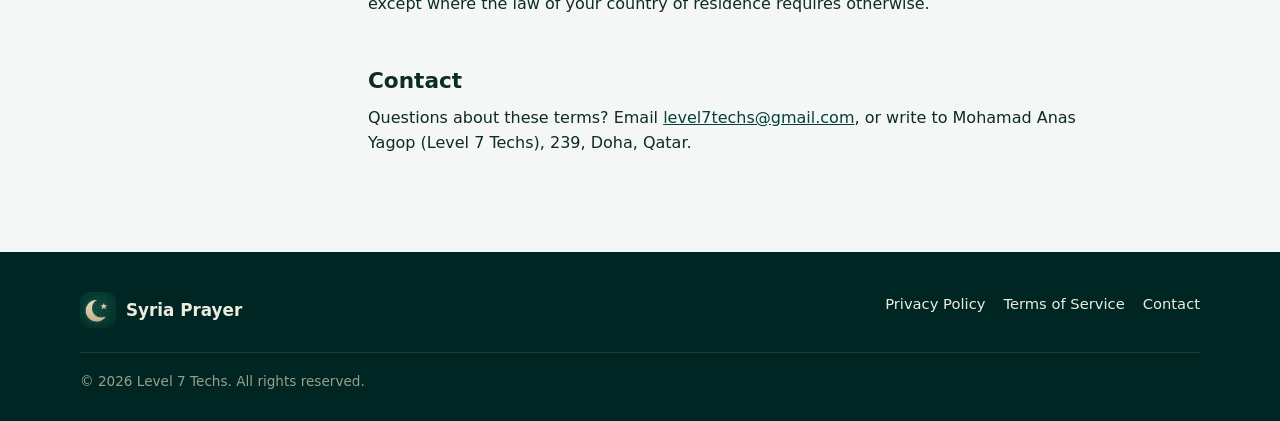
==== commit 6c8e3f6f: "Terms: operator details, governing law, general clauses, change notice, age; privacy: operator detai" ====
--- a/terms.html
+++ b/terms.html
@@ -71,12 +71,15 @@
         <li><a href="#en-warranty">No warranty</a></li>
         <li><a href="#en-liability">Limitation of liability</a></li>
         <li><a href="#en-changes">Changes and termination</a></li>
+        <li><a href="#en-law">Governing law</a></li>
+        <li><a href="#en-general">General</a></li>
         <li><a href="#en-contact">Contact</a></li>
       </ol>
     </aside>
     <article class="prose">
       <h2 id="en-agreement">Agreement</h2>
-      <p>These terms apply to the Syria Prayer mobile app, its widgets and watch apps (together, “the app”) and this website, published by Level 7 Techs (“we”, “us”). By downloading or using the app you agree to these terms. If you do not agree, please do not use the app. How we handle your information is described in our <a href="privacy.html">Privacy Policy</a>.</p>
+      <p>These terms apply to the Syria Prayer mobile app, its widgets and watch apps (together, “the app”) and this website, published by Mohamad Anas Yagop, an individual developer trading as Level 7 Techs (L7 Techs) (“we”, “us”), 239, Doha, Qatar. By downloading or using the app you agree to these terms. If you do not agree, please do not use the app. How we handle your information is described in our <a href="privacy.html">Privacy Policy</a>.</p>
+      <p>The app is suitable for all ages. Children should use it with the guidance of a parent or guardian.</p>
 
       <h2 id="en-licence">Your licence</h2>
       <p>The app is free. We grant you a personal, non-exclusive, non-transferable, revocable licence to use the app on devices you own or control, for your own non-commercial use.</p>
@@ -111,7 +114,7 @@
       <p>These materials remain subject to their own licences.</p>
 
       <h2 id="en-stores">App stores</h2>
-      <p>If you downloaded the app from the Apple App Store, these terms are between you and Level 7 Techs, not Apple, and Apple’s <a href="https://www.apple.com/legal/internet-services/itunes/dev/stdeula/" rel="noopener">Standard Licensed Application End User License Agreement</a> also applies. Apple has no obligation to provide maintenance or support for the app and is not responsible for any claims relating to it. Apple and its subsidiaries are third-party beneficiaries of these terms and may enforce them against you. If you downloaded the app from Google Play, the Google Play Terms of Service also apply.</p>
+      <p>If you downloaded the app from the Apple App Store, these terms are between you and Level 7 Techs, not Apple, and Apple’s <a href="https://www.apple.com/legal/internet-services/itunes/dev/stdeula/" rel="noopener">Standard Licensed Application End User License Agreement</a> also applies. Apple has no obligation to provide maintenance or support for the app and is not responsible for any claims relating to it. Apple and its subsidiaries are third-party beneficiaries of these terms and may enforce them against you. If you downloaded the app from Google Play, the <a href="https://play.google.com/about/play-terms/" rel="noopener">Google Play Terms of Service</a> also apply.</p>
 
       <h2 id="en-warranty">No warranty</h2>
       <p>The app is provided “as is” and “as available”, free of charge, without warranties of any kind, express or implied, including accuracy, fitness for a particular purpose and uninterrupted operation, to the extent permitted by law.</p>
@@ -120,10 +123,16 @@
       <p>To the fullest extent permitted by law, Level 7 Techs is not liable for any indirect, incidental or consequential loss, or for any loss arising from reliance on prayer times, Qibla direction, calendar dates or notifications provided by the app. Nothing in these terms limits any rights you have under consumer law that cannot be excluded.</p>
 
       <h2 id="en-changes">Changes and termination</h2>
-      <p>We may update the app or these terms from time to time. Changes take effect when published on this page with a new “Last updated” date, and continuing to use the app means you accept them. You can stop using the app at any time by uninstalling it.</p>
+      <p>We may update the app or these terms from time to time. Changes take effect when published on this page with a new “Last updated” date. For material changes, we will also give notice in the app or in the app’s release notes before they take effect. Continuing to use the app after that means you accept them. You can stop using the app at any time by uninstalling it.</p>
+
+      <h2 id="en-law">Governing law</h2>
+      <p>These terms are governed by the laws of the State of Qatar, and disputes are subject to the courts of Qatar. If you are a consumer, this does not take away the protection of mandatory consumer laws of the country where you live, and you may bring a claim in your local courts. Please contact us first so we can try to resolve any issue informally.</p>
+
+      <h2 id="en-general">General</h2>
+      <p>If any part of these terms is found unenforceable, the rest remains in effect. These terms and our <a href="privacy.html">Privacy Policy</a> are the entire agreement between you and us about the app. These terms are available in Arabic and English; if the two versions differ, the Arabic version prevails, except where the law of your country of residence requires otherwise.</p>
 
       <h2 id="en-contact">Contact</h2>
-      <p>Questions about these terms? Email <a href="mailto:level7techs@gmail.com">level7techs@gmail.com</a>.</p>
+      <p>Questions about these terms? Email <a href="mailto:level7techs@gmail.com">level7techs@gmail.com</a>, or write to Mohamad Anas Yagop (Level 7 Techs), 239, Doha, Qatar.</p>
     </article>
   </div>
 
@@ -144,12 +153,15 @@
         <li><a href="#ar-warranty">إخلاء الضمان</a></li>
         <li><a href="#ar-liability">حدود المسؤولية</a></li>
         <li><a href="#ar-changes">التعديلات والإنهاء</a></li>
+        <li><a href="#ar-law">القانون الحاكم</a></li>
+        <li><a href="#ar-general">أحكام عامة</a></li>
         <li><a href="#ar-contact">التواصل</a></li>
       </ol>
     </aside>
     <article class="prose">
       <h2 id="ar-agreement">الموافقة</h2>
-      <p>تسري هذه الشروط على تطبيق «صلاة سوريا» للهاتف وأدواته وتطبيقات الساعة (ويُشار إليها معًا بـ«التطبيق») وعلى هذا الموقع، وتنشرها شركة Level 7 Techs («نحن»). بتنزيل التطبيق أو استخدامه فإنك توافق على هذه الشروط، وإن لم توافق عليها فيُرجى عدم استخدامه. أما طريقة تعاملنا مع معلوماتك فموضّحة في <a href="privacy.html">سياسة الخصوصية</a>.</p>
+      <p>تسري هذه الشروط على تطبيق «صلاة سوريا» للهاتف وأدواته وتطبيقات الساعة (ويُشار إليها معًا بـ«التطبيق») وعلى هذا الموقع، وينشرها محمد أنس يعقوب (Mohamad Anas Yagop)، وهو مطوّر فردي يعمل تحت الاسم التجاري Level 7 Techs (L7 Techs) («نحن»)، وعنوانه: 239، الدوحة، قطر. بتنزيل التطبيق أو استخدامه فإنك توافق على هذه الشروط، وإن لم توافق عليها فيُرجى عدم استخدامه. أما طريقة تعاملنا مع معلوماتك فموضّحة في <a href="privacy.html">سياسة الخصوصية</a>.</p>
+      <p>التطبيق مناسب لجميع الأعمار، ويُستحسن أن يستخدمه الأطفال بإشراف أحد الوالدين أو وليّ الأمر.</p>
 
       <h2 id="ar-licence">ترخيص الاستخدام</h2>
       <p>التطبيق مجاني. نمنحك ترخيصًا شخصيًا غير حصري وغير قابل للتحويل وقابلًا للإلغاء لاستخدام التطبيق على الأجهزة التي تملكها أو تتحكم بها، لاستخدامك الشخصي غير التجاري.</p>
@@ -172,7 +184,7 @@
       <p>توافق على عدم نسخ التطبيق أو تعديله أو الهندسة العكسية له أو إعادة بيعه أو توزيعه، أو استخدامه بما يخالف القانون أو قواعد المتجر الذي نزّلته منه، إلا بالقدر الذي يسمح به القانون.</p>
 
       <h2 id="ar-ip">الملكية الفكرية</h2>
-      <p>التطبيق وتصميمه وشيفرته ورسومه واسم «صلاة سوريا» مملوكة لشركة Level 7 Techs أو للجهات المرخِّصة لها. ولا تمنحك هذه الشروط أي حق في استخدام اسمنا أو شعارنا أو علاماتنا التجارية.</p>
+      <p>التطبيق وتصميمه وشيفرته ورسومه واسم «صلاة سوريا» مملوكة لنا أو للجهات المرخِّصة لنا. ولا تمنحك هذه الشروط أي حق في استخدام اسمنا أو شعارنا أو علاماتنا التجارية.</p>
 
       <h2 id="ar-third">محتوى الأطراف الأخرى</h2>
       <p>يتضمن التطبيق موادّ مستخدمة بموجب تراخيص مفتوحة، منها:</p>
@@ -184,19 +196,25 @@
       <p>وتبقى هذه المواد خاضعة لتراخيصها الخاصة.</p>
 
       <h2 id="ar-stores">متاجر التطبيقات</h2>
-      <p>إذا نزّلت التطبيق من متجر آبل، فإن هذه الشروط بينك وبين Level 7 Techs وليست مع آبل، وتسري كذلك <a href="https://www.apple.com/legal/internet-services/itunes/dev/stdeula/" rel="noopener">اتفاقية ترخيص المستخدم النهائي القياسية</a> من آبل. وآبل غير ملزمة بتقديم أي صيانة أو دعم للتطبيق، وليست مسؤولة عن أي مطالبات تتعلق به. وتُعد آبل وشركاتها التابعة مستفيدين من هذه الشروط ويحق لها تطبيقها. وإذا نزّلته من Google Play، فتسري أيضًا شروط خدمة Google Play.</p>
+      <p>إذا نزّلت التطبيق من متجر آبل، فإن هذه الشروط بينك وبين Level 7 Techs وليست مع آبل، وتسري كذلك <a href="https://www.apple.com/legal/internet-services/itunes/dev/stdeula/" rel="noopener">اتفاقية ترخيص المستخدم النهائي القياسية</a> من آبل. وآبل غير ملزمة بتقديم أي صيانة أو دعم للتطبيق، وليست مسؤولة عن أي مطالبات تتعلق به. وتُعد آبل وشركاتها التابعة مستفيدين من هذه الشروط ويحق لها تطبيقها. وإذا نزّلته من Google Play، فتسري أيضًا <a href="https://play.google.com/about/play-terms/" rel="noopener">شروط خدمة Google Play</a>.</p>
 
       <h2 id="ar-warranty">إخلاء الضمان</h2>
       <p>يُقدَّم التطبيق مجانًا «كما هو» و«حسب توفره»، دون أي ضمانات صريحة أو ضمنية، بما في ذلك الدقة أو الملاءمة لغرض معيّن أو العمل دون انقطاع، وذلك في الحدود التي يسمح بها القانون.</p>
 
       <h2 id="ar-liability">حدود المسؤولية</h2>
-      <p>إلى أقصى حد يسمح به القانون، لا تتحمل Level 7 Techs المسؤولية عن أي خسارة غير مباشرة أو عرضية أو تبعية، أو عن أي خسارة ناتجة عن الاعتماد على مواقيت الصلاة أو اتجاه القبلة أو تواريخ التقويم أو التنبيهات التي يقدمها التطبيق. ولا يحدّ أي شيء في هذه الشروط من حقوقك التي يكفلها قانون حماية المستهلك ولا يجوز استثناؤها.</p>
+      <p>إلى أقصى حد يسمح به القانون، لا نتحمل المسؤولية عن أي خسارة غير مباشرة أو عرضية أو تبعية، أو عن أي خسارة ناتجة عن الاعتماد على مواقيت الصلاة أو اتجاه القبلة أو تواريخ التقويم أو التنبيهات التي يقدمها التطبيق. ولا يحدّ أي شيء في هذه الشروط من حقوقك التي يكفلها قانون حماية المستهلك ولا يجوز استثناؤها.</p>
 
       <h2 id="ar-changes">التعديلات والإنهاء</h2>
-      <p>قد نحدّث التطبيق أو هذه الشروط من وقت لآخر. وتسري التعديلات عند نشرها في هذه الصفحة مع تاريخ «آخر تحديث» جديد، واستمرارك في استخدام التطبيق يعني قبولك لها. ويمكنك التوقف عن استخدام التطبيق في أي وقت بحذفه.</p>
+      <p>قد نحدّث التطبيق أو هذه الشروط من وقت لآخر. وتسري التعديلات عند نشرها في هذه الصفحة مع تاريخ «آخر تحديث» جديد. وفي حال التعديلات الجوهرية، سننبّه إليها أيضًا داخل التطبيق أو في ملاحظات الإصدار قبل سريانها. واستمرارك في استخدام التطبيق بعد ذلك يعني قبولك لها. ويمكنك التوقف عن استخدام التطبيق في أي وقت بحذفه.</p>
+
+      <h2 id="ar-law">القانون الحاكم</h2>
+      <p>تخضع هذه الشروط لقوانين دولة قطر، وتختص محاكم قطر بالنظر في النزاعات المتعلقة بها. وإذا كنت مستهلكًا، فلا يحرمك ذلك من الحماية التي توفرها قوانين حماية المستهلك الإلزامية في بلد إقامتك، ويحق لك رفع دعواك أمام محاكمك المحلية. ونرجو التواصل معنا أولًا لنحاول حل أي مسألة وديًا.</p>
+
+      <h2 id="ar-general">أحكام عامة</h2>
+      <p>إذا تبيّن أن أي جزء من هذه الشروط غير قابل للتنفيذ، يبقى الباقي ساريًا. وتمثّل هذه الشروط و<a href="privacy.html">سياسة الخصوصية</a> الاتفاق الكامل بينك وبيننا بشأن التطبيق. وتتوفر هذه الشروط باللغتين العربية والإنجليزية، وفي حال الاختلاف بينهما تسود النسخة العربية، إلا حيث يقتضي قانون بلد إقامتك خلاف ذلك.</p>
 
       <h2 id="ar-contact">التواصل</h2>
-      <p>لأي سؤال عن هذه الشروط راسلنا على <a href="mailto:level7techs@gmail.com">level7techs@gmail.com</a>.</p>
+      <p>لأي سؤال عن هذه الشروط راسلنا على <a href="mailto:level7techs@gmail.com">level7techs@gmail.com</a>، أو على العنوان: محمد أنس يعقوب (Level 7 Techs)، 239، الدوحة، قطر.</p>
     </article>
   </div>
 </main>
